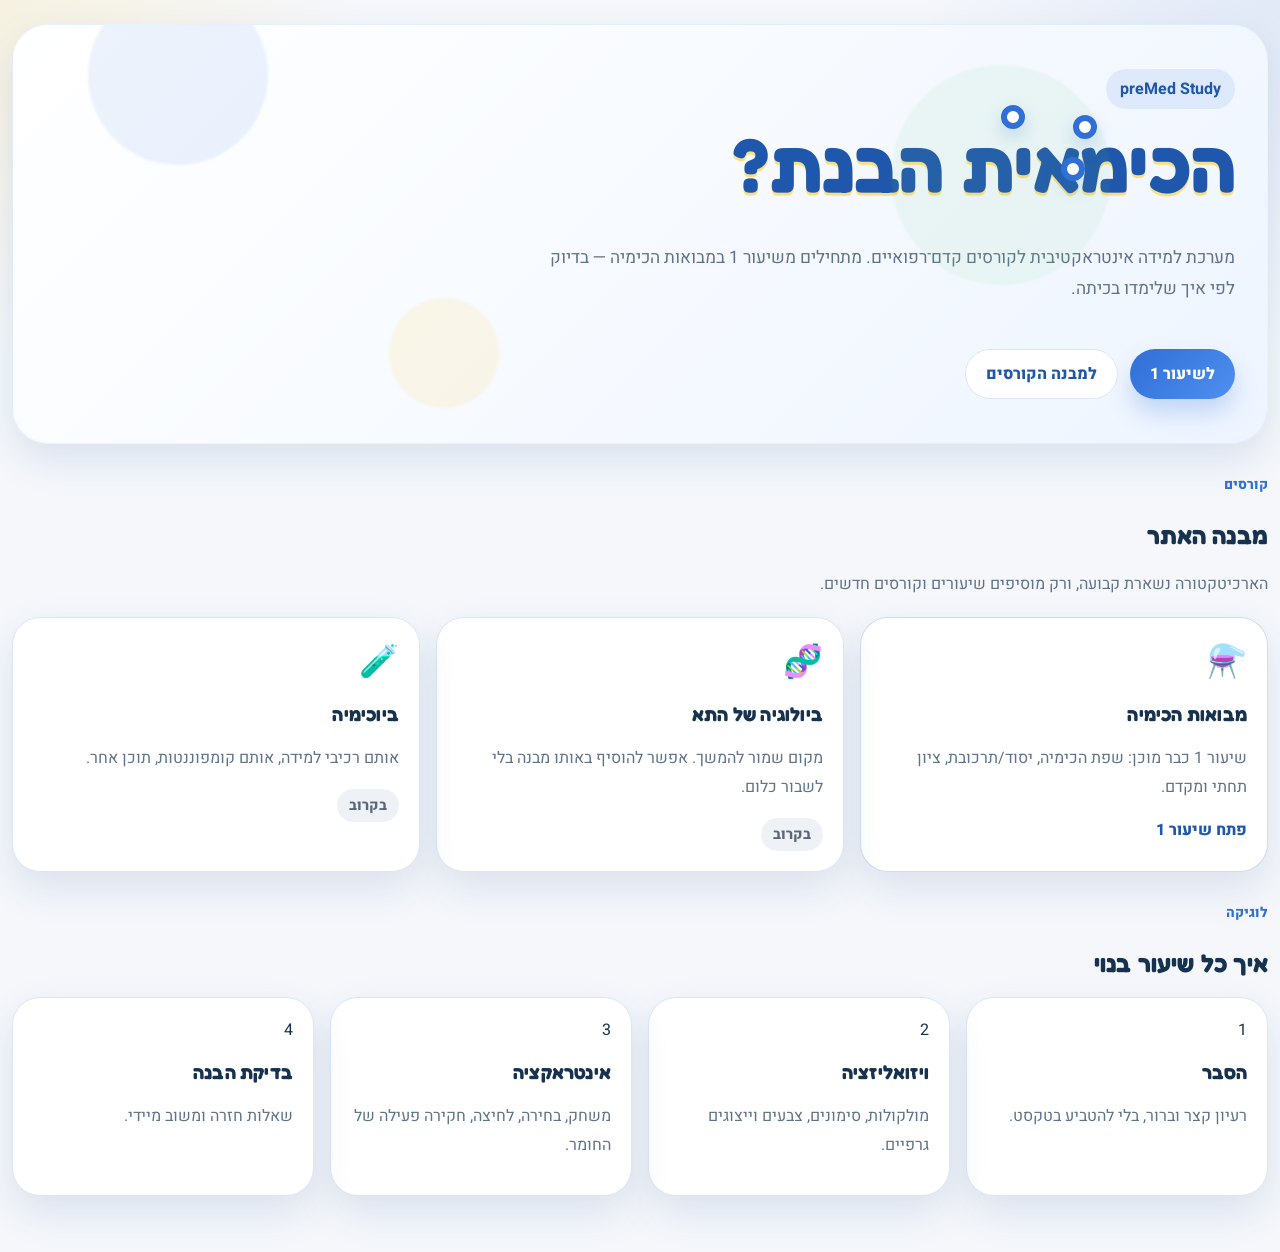
==== index.html @ 9eb3a7e8 "Initial commit" ====
<!DOCTYPE html>
<html lang="he" dir="rtl">
<head>
  <meta charset="UTF-8" />
  <meta name="viewport" content="width=device-width, initial-scale=1.0" />
  <title>הכימאית הבנת? | preMed Study</title>
  <link rel="preconnect" href="https://fonts.googleapis.com" />
  <link rel="preconnect" href="https://fonts.gstatic.com" crossorigin />
  <link href="https://fonts.googleapis.com/css2?family=Fredoka:wght@400;500;600;700&family=Heebo:wght@300;400;500;700;800&display=swap" rel="stylesheet" />
  <link rel="stylesheet" href="./styles/main.css" />
</head>
<body class="site-body">
  <div class="page-shell">
    <header class="hero hero-home">
      <div class="hero__badge">preMed Study</div>
      <h1 class="hero__title">הכימאית הבנת?</h1>
      <p class="hero__subtitle">
        מערכת למידה אינטראקטיבית לקורסים קדם־רפואיים.  
        מתחילים משיעור 1 במבואות הכימיה — בדיוק לפי איך שלימדו בכיתה.
      </p>

      <div class="hero__actions">
        <a class="btn btn--primary" href="./courses/chemistry/lesson1.html">לשיעור 1</a>
        <a class="btn btn--ghost" href="#courses">למבנה הקורסים</a>
      </div>

      <div class="hero__science">
        <div class="atom atom--a"></div>
        <div class="atom atom--b"></div>
        <div class="atom atom--c"></div>
        <div class="molecule molecule--hero">
          <span></span><span></span><span></span>
        </div>
      </div>
    </header>

    <main>
      <section id="courses" class="section">
        <div class="section__heading">
          <span class="section__eyebrow">קורסים</span>
          <h2>מבנה האתר</h2>
          <p>הארכיטקטורה נשארת קבועה, ורק מוסיפים שיעורים וקורסים חדשים.</p>
        </div>

        <div class="course-grid">
          <article class="course-card course-card--active">
            <div class="course-card__icon">⚗️</div>
            <h3>מבואות הכימיה</h3>
            <p>שיעור 1 כבר מוכן: שפת הכימיה, יסוד/תרכובת, ציון תחתי ומקדם.</p>
            <a class="text-link" href="./courses/chemistry/lesson1.html">פתח שיעור 1</a>
          </article>

          <article class="course-card">
            <div class="course-card__icon">🧬</div>
            <h3>ביולוגיה של התא</h3>
            <p>מקום שמור להמשך. אפשר להוסיף באותו מבנה בלי לשבור כלום.</p>
            <span class="pill pill--muted">בקרוב</span>
          </article>

          <article class="course-card">
            <div class="course-card__icon">🧪</div>
            <h3>ביוכימיה</h3>
            <p>אותם רכיבי למידה, אותם קומפוננטות, תוכן אחר.</p>
            <span class="pill pill--muted">בקרוב</span>
          </article>
        </div>
      </section>

      <section class="section">
        <div class="section__heading">
          <span class="section__eyebrow">לוגיקה</span>
          <h2>איך כל שיעור בנוי</h2>
        </div>

        <div class="steps-grid">
          <article class="step-card">
            <span class="step-card__num">1</span>
            <h3>הסבר</h3>
            <p>רעיון קצר וברור, בלי להטביע בטקסט.</p>
          </article>

          <article class="step-card">
            <span class="step-card__num">2</span>
            <h3>ויזואליזציה</h3>
            <p>מולקולות, סימונים, צבעים וייצוגים גרפיים.</p>
          </article>

          <article class="step-card">
            <span class="step-card__num">3</span>
            <h3>אינטראקציה</h3>
            <p>משחק, בחירה, לחיצה, חקירה פעילה של החומר.</p>
          </article>

          <article class="step-card">
            <span class="step-card__num">4</span>
            <h3>בדיקת הבנה</h3>
            <p>שאלות חזרה ומשוב מיידי.</p>
          </article>
        </div>
      </section>
    </main>
  </div>
</body>
</html>
---- styles/main.css ----
:root {
  --bg: #f5f7fb;
  --bg-soft: #eef4ff;
  --surface: #ffffff;
  --surface-2: #f9fbff;
  --text: #16324f;
  --muted: #5f7287;
  --primary: #2f6fd6;
  --primary-dark: #1f57ad;
  --yellow: #ffd34d;
  --yellow-deep: #f3ba13;
  --green: #6bcb77;
  --red: #f25f5c;
  --border: #dbe6f5;
  --shadow: 0 16px 40px rgba(32, 74, 135, 0.12);
  --radius-xl: 28px;
  --radius-lg: 20px;
  --radius-md: 14px;
  --radius-sm: 10px;
  --max-width: 1280px;
}

* {
  box-sizing: border-box;
}

html {
  scroll-behavior: smooth;
}

body {
  margin: 0;
  font-family: "Heebo", sans-serif;
  background:
    radial-gradient(circle at top right, rgba(47, 111, 214, 0.10), transparent 20%),
    radial-gradient(circle at top left, rgba(255, 211, 77, 0.15), transparent 20%),
    var(--bg);
  color: var(--text);
}

img {
  max-width: 100%;
}

button,
select,
input {
  font: inherit;
}

a {
  color: inherit;
  text-decoration: none;
}

.site-body {
  min-height: 100vh;
}

.page-shell {
  width: min(100% - 24px, var(--max-width));
  margin: 0 auto;
  padding: 24px 0 56px;
}

.hero,
.lesson-hero {
  position: relative;
  overflow: hidden;
  background: linear-gradient(135deg, #ffffff, #eef5ff);
  border: 1px solid rgba(47, 111, 214, 0.08);
  border-radius: 36px;
  box-shadow: var(--shadow);
}

.hero {
  padding: 40px 32px;
  min-height: 420px;
  display: grid;
  align-items: center;
}

.hero-home {
  margin-bottom: 28px;
}

.hero__badge,
.lesson-hero__tag {
  display: inline-flex;
  align-items: center;
  gap: 8px;
  width: fit-content;
  padding: 8px 14px;
  border-radius: 999px;
  background: rgba(47, 111, 214, 0.10);
  color: var(--primary-dark);
  font-weight: 700;
  margin-bottom: 12px;
}

.hero__title,
.lesson-hero h1,
.section__heading h2,
.content-card h2,
.side-card h3,
.course-card h3,
.step-card h3,
.concept-box h3,
.compare-box h3,
.quiz-card h3 {
  font-family: "Fredoka", sans-serif;
  letter-spacing: 0.2px;
}

.hero__title {
  font-size: clamp(2.7rem, 6vw, 4.7rem);
  line-height: 0.95;
  margin: 0 0 16px;
  color: var(--primary-dark);
  text-shadow: 0 3px 0 rgba(255, 211, 77, 0.7);
}

.hero__subtitle,
.lesson-hero p,
.section__heading p,
.lead,
.course-card p,
.step-card p,
.side-card p,
.concept-box p,
.compare-box p,
.memory-output,
.explain-note,
.quiz-feedback p {
  color: var(--muted);
  line-height: 1.8;
}

.hero__subtitle {
  max-width: 700px;
  font-size: 1.08rem;
}

.hero__actions {
  display: flex;
  gap: 12px;
  flex-wrap: wrap;
  margin-top: 20px;
}

.btn {
  display: inline-flex;
  align-items: center;
  justify-content: center;
  min-height: 48px;
  padding: 12px 20px;
  border-radius: 999px;
  border: none;
  cursor: pointer;
  font-weight: 800;
  transition: transform 0.18s ease, box-shadow 0.18s ease, background 0.18s ease;
}

.btn:hover {
  transform: translateY(-2px);
}

.btn--primary {
  background: linear-gradient(135deg, var(--primary), #4f8ff1);
  color: white;
  box-shadow: 0 14px 24px rgba(47, 111, 214, 0.24);
}

.btn--ghost {
  background: white;
  color: var(--primary-dark);
  border: 1px solid var(--border);
}

.btn--small {
  min-height: 40px;
  padding: 10px 14px;
  font-size: 0.95rem;
}

.hero__science {
  position: absolute;
  inset: 0;
  pointer-events: none;
}

.atom,
.orb {
  position: absolute;
  border-radius: 50%;
  opacity: 0.6;
  filter: blur(1px);
}

.atom--a,
.orb--1 {
  width: 180px;
  height: 180px;
  background: rgba(47, 111, 214, 0.14);
  top: -40px;
  left: 6%;
}

.atom--b,
.orb--2 {
  width: 110px;
  height: 110px;
  background: rgba(255, 211, 77, 0.22);
  bottom: 35px;
  left: 30%;
}

.atom--c,
.orb--3 {
  width: 220px;
  height: 220px;
  background: rgba(107, 203, 119, 0.14);
  top: 40px;
  left: 70%;
}

.molecule--hero {
  position: absolute;
  left: 78%;
  top: 70px;
  width: 120px;
  height: 120px;
}

.molecule--hero span {
  position: absolute;
  width: 24px;
  height: 24px;
  border-radius: 50%;
  background: white;
  border: 6px solid var(--primary);
  box-shadow: 0 8px 18px rgba(47, 111, 214, 0.22);
}

.molecule--hero span:nth-child(1) { top: 10px; left: 10px; }
.molecule--hero span:nth-child(2) { top: 62px; left: 70px; }
.molecule--hero span:nth-child(3) { top: 20px; left: 82px; }

.section {
  margin-top: 28px;
}

.section__heading {
  margin-bottom: 18px;
}

.section__heading--tight {
  margin-bottom: 16px;
}

.section__eyebrow {
  display: inline-block;
  margin-bottom: 6px;
  font-size: 0.86rem;
  font-weight: 800;
  color: var(--primary);
}

.course-grid,
.steps-grid,
.concept-grid,
.compare-grid,
.example-row,
.memory-grid {
  display: grid;
  gap: 16px;
}

.course-grid {
  grid-template-columns: repeat(auto-fit, minmax(240px, 1fr));
}

.steps-grid {
  grid-template-columns: repeat(auto-fit, minmax(200px, 1fr));
}

.course-card,
.step-card,
.content-card,
.side-card,
.molecule-viewer-card,
.quiz-card,
.concept-box,
.compare-box,
.mini-example {
  background: var(--surface);
  border: 1px solid var(--border);
  border-radius: var(--radius-xl);
  box-shadow: var(--shadow);
}

.course-card,
.step-card {
  padding: 20px;
}

.course-card__icon {
  font-size: 2rem;
  margin-bottom: 8px;
}

.course-card--active {
  border-color: rgba(47, 111, 214, 0.24);
}

.pill,
.compare-box__tag {
  display: inline-flex;
  align-items: center;
  width: fit-content;
  padding: 6px 12px;
  border-radius: 999px;
  background: rgba(47, 111, 214, 0.10);
  color: var(--primary-dark);
  font-weight: 800;
  font-size: 0.9rem;
}

.pill--muted {
  background: #eef2f7;
  color: #5b6776;
}

.pill--score {
  background: rgba(255, 211, 77, 0.20);
  color: #8a6400;
}

.text-link,
.back-link {
  color: var(--primary-dark);
  font-weight: 800;
}

.lesson-hero {
  display: grid;
  grid-template-columns: 1.3fr 0.8fr;
  gap: 24px;
  padding: 32px;
  margin-bottom: 24px;
}

.back-link {
  position: absolute;
  top: 18px;
  right: 22px;
}

.lesson-hero__content {
  padding-top: 28px;
}

.lesson-hero h1 {
  margin: 0 0 12px;
  font-size: clamp(2rem, 5vw, 3.4rem);
  color: var(--primary-dark);
}

.lesson-hero__visual {
  position: relative;
  display: flex;
  align-items: center;
  justify-content: center;
}

.formula-card {
  position: relative;
  z-index: 2;
  background: rgba(255,255,255,0.95);
  border: 1px solid rgba(47, 111, 214, 0.10);
  border-radius: 24px;
  padding: 22px;
  min-width: 220px;
  box-shadow: var(--shadow);
}

.formula-card__label {
  display: inline-block;
  margin-bottom: 10px;
  font-size: 0.9rem;
  font-weight: 800;
  color: var(--muted);
}

.formula-big {
  font-size: 2.5rem;
}

.lesson-layout {
  display: grid;
  grid-template-columns: 300px 1fr;
  gap: 20px;
}

.lesson-main {
  display: grid;
  gap: 20px;
}

.side-card,
.content-card {
  padding: 22px;
}

.side-card--accent {
  background: linear-gradient(135deg, rgba(255, 211, 77, 0.18), rgba(255,255,255,0.9));
}

.side-list {
  margin: 0;
  padding-right: 18px;
  line-height: 1.9;
  color: var(--muted);
}

.lead {
  margin-top: 0;
  font-size: 1.06rem;
}

.example-row {
  grid-template-columns: repeat(auto-fit, minmax(170px, 1fr));
  margin-top: 18px;
}

.mini-example {
  padding: 18px;
  text-align: center;
}

.mini-example__label {
  display: block;
  margin-bottom: 10px;
  font-weight: 700;
}

.chem-formula {
  direction: ltr;
  unicode-bidi: bidi-override;
  display: inline-block;
  font-family: "Fredoka", sans-serif;
  font-size: 1.35rem;
  color: var(--primary-dark);
}

.chem-formula sub {
  font-size: 0.65em;
  vertical-align: baseline;
  position: relative;
  bottom: -0.25em;
}

.chem-formula--decorated {
  display: inline-flex;
  align-items: center;
  justify-content: center;
  min-width: 88px;
  min-height: 62px;
  padding: 10px 16px;
  border-radius: 18px;
  background: linear-gradient(135deg, rgba(47, 111, 214, 0.08), rgba(255, 211, 77, 0.18));
  border: 1px solid rgba(47, 111, 214, 0.10);
  box-shadow: inset 0 1px 0 rgba(255,255,255,0.7);
}

.formula-slot {
  display: inline-flex;
}

.formula-slot--small .chem-formula--decorated {
  min-width: 70px;
}

.formula-slot--large .chem-formula--decorated {
  min-width: 110px;
  min-height: 78px;
  font-size: 1.7rem;
}

.concept-grid {
  grid-template-columns: repeat(auto-fit, minmax(200px, 1fr));
}

.concept-box {
  padding: 18px;
}

.interactive-panel {
  margin-top: 22px;
  padding: 18px;
  border-radius: 22px;
  background: linear-gradient(135deg, rgba(47, 111, 214, 0.06), rgba(107, 203, 119, 0.08));
  border: 1px dashed rgba(47, 111, 214, 0.18);
}

.classification-area {
  display: grid;
  grid-template-columns: repeat(auto-fit, minmax(180px, 1fr));
  gap: 12px;
  margin-top: 16px;
}

.class-card {
  background: white;
  border: 1px solid var(--border);
  border-radius: 20px;
  padding: 16px;
  min-height: 132px;
  cursor: pointer;
  transition: transform 0.18s ease, border-color 0.18s ease;
}

.class-card:hover {
  transform: translateY(-3px);
  border-color: rgba(47, 111, 214, 0.26);
}

.class-card.is-revealed {
  background: linear-gradient(135deg, rgba(255,255,255,1), rgba(47, 111, 214, 0.05));
}

.class-card__formula {
  margin-bottom: 10px;
  font-size: 1.25rem;
}

.class-card__footer {
  color: var(--muted);
  line-height: 1.6;
  font-size: 0.95rem;
}

.compare-grid {
  grid-template-columns: repeat(auto-fit, minmax(260px, 1fr));
}

.compare-box {
  padding: 18px;
}

.compare-box__tag--yellow {
  background: rgba(255, 211, 77, 0.22);
  color: #8a6400;
}

.explanation-box {
  margin-top: 18px;
  min-height: 120px;
  padding: 18px;
  border-radius: 22px;
  background: var(--surface-2);
  border: 1px solid var(--border);
  color: var(--muted);
}

.explain-block__formula {
  margin-bottom: 12px;
  font-size: 1.4rem;
}

.explain-list {
  margin: 0;
  padding-right: 18px;
  line-height: 1.9;
}

.molecule-copies {
  display: flex;
  gap: 12px;
  flex-wrap: wrap;
  margin-top: 12px;
}

.copy {
  background: white;
  border: 1px solid var(--border);
  border-radius: 16px;
  padding: 10px 12px;
}

.viewer-controls {
  display: flex;
  align-items: center;
  gap: 12px;
  flex-wrap: wrap;
  margin-bottom: 16px;
}

.select {
  min-width: 160px;
  min-height: 44px;
  border-radius: 14px;
  border: 1px solid var(--border);
  background: white;
  padding: 0 12px;
}

.molecule-stage {
  display: grid;
  grid-template-columns: 1fr;
  gap: 12px;
}

.molecule-viewer-card {
  padding: 18px;
}

.molecule-viewer-card__title {
  margin-bottom: 10px;
  font-family: "Fredoka", sans-serif;
  font-size: 1.2rem;
  color: var(--primary-dark);
}

.molecule-svg {
  width: 100%;
  max-width: 420px;
  display: block;
  margin: 0 auto;
}

.bond-line {
  stroke: #9eb7d9;
  stroke-width: 6;
  stroke-linecap: round;
}

.atom-node {
  stroke: rgba(22, 50, 79, 0.10);
  stroke-width: 4;
  filter: drop-shadow(0 8px 16px rgba(22, 50, 79, 0.14));
}

.atom-label {
  fill: white;
  font-family: "Fredoka", sans-serif;
  font-size: 20px;
  font-weight: 700;
}

.molecule-legend {
  display: flex;
  gap: 10px;
  flex-wrap: wrap;
}

.legend-chip {
  display: inline-flex;
  align-items: center;
  gap: 8px;
  background: white;
  border: 1px solid var(--border);
  border-radius: 999px;
  padding: 8px 12px;
}

.legend-chip__dot {
  width: 12px;
  height: 12px;
  border-radius: 50%;
}

.memory-grid {
  grid-template-columns: repeat(auto-fit, minmax(92px, 1fr));
}

.memory-pill {
  min-height: 52px;
  border: 1px solid var(--border);
  border-radius: 18px;
  background: white;
  font-family: "Fredoka", sans-serif;
  font-size: 1.08rem;
  color: var(--primary-dark);
  cursor: pointer;
  transition: transform 0.18s ease, background 0.18s ease;
}

.memory-pill:hover {
  transform: translateY(-2px);
  background: rgba(47, 111, 214, 0.06);
}

.memory-output {
  margin-top: 14px;
  padding: 16px;
  border-radius: 18px;
  background: linear-gradient(135deg, rgba(255, 211, 77, 0.14), rgba(255,255,255,0.9));
  border: 1px solid rgba(255, 211, 77, 0.28);
}

.quiz-card {
  padding: 22px;
}

.quiz-card__top {
  display: flex;
  justify-content: space-between;
  gap: 10px;
  flex-wrap: wrap;
  margin-bottom: 14px;
}

.quiz-card__question {
  margin-top: 0;
  margin-bottom: 18px;
  font-size: 1.4rem;
}

.quiz-answers {
  display: grid;
  gap: 12px;
}

.quiz-answer {
  min-height: 52px;
  text-align: right;
  padding: 12px 16px;
  border-radius: 16px;
  border: 1px solid var(--border);
  background: white;
  cursor: pointer;
  transition: transform 0.18s ease, border-color 0.18s ease;
}

.quiz-answer:hover:not(:disabled) {
  transform: translateY(-2px);
  border-color: rgba(47, 111, 214, 0.24);
}

.quiz-answer:disabled {
  cursor: default;
}

.quiz-answer.is-correct {
  background: rgba(107, 203, 119, 0.16);
  border-color: rgba(107, 203, 119, 0.45);
}

.quiz-answer.is-wrong {
  background: rgba(242, 95, 92, 0.12);
  border-color: rgba(242, 95, 92, 0.36);
}

.quiz-feedback {
  display: none;
  margin-top: 14px;
  padding: 14px 16px;
  border-radius: 16px;
  background: var(--surface-2);
  border: 1px solid var(--border);
}

.quiz-feedback.is-visible {
  display: block;
}

.quiz-actions {
  margin-top: 16px;
  display: flex;
  justify-content: flex-start;
}

.quiz-card--done {
  text-align: center;
}

@media (max-width: 980px) {
  .lesson-layout {
    grid-template-columns: 1fr;
  }

  .lesson-sidebar {
    order: 2;
  }

  .lesson-main {
    order: 1;
  }

  .lesson-hero {
    grid-template-columns: 1fr;
  }

  .lesson-hero__content {
    padding-top: 36px;
  }
}

.formula-big .chem-formula,
.class-card__formula .chem-formula {
  direction: ltr;
  unicode-bidi: isolate;
  display: inline-block;
}

#periodicIntroGrid .class-card,
#metalLineGrid .class-card {
  text-align: center;
}

#periodicIntroGrid .class-card__formula,
#metalLineGrid .class-card__formula {
  margin-bottom: 10px;
  font-size: 1.4rem;
}

#periodicIntroOutput,
#metalLineOutput {
  margin-top: 16px;
}

.lesson-sidebar {
  position: sticky;
  top: 20px;
  align-self: start;
  display: grid;
  gap: 16px;
}

.lesson-progress-card {
  background: rgba(255,255,255,0.92);
  backdrop-filter: blur(10px);
  border: 1px solid var(--border);
  border-radius: 24px;
  box-shadow: var(--shadow);
  padding: 18px;
}

.lesson-progress-card__top {
  display: flex;
  justify-content: space-between;
  align-items: center;
  gap: 12px;
  margin-bottom: 12px;
}

.lesson-progress-card__top h3 {
  margin: 0;
}

.lesson-progress-card__percent {
  font-weight: 800;
  color: var(--primary-dark);
}

.lesson-progress-bar {
  width: 100%;
  height: 10px;
  background: #e7eef9;
  border-radius: 999px;
  overflow: hidden;
  margin-bottom: 16px;
}

.lesson-progress-bar__fill {
  height: 100%;
  width: 0%;
  border-radius: 999px;
  background: linear-gradient(90deg, var(--primary), var(--yellow));
  transition: width 0.25s ease;
}

.lesson-progress-nav {
  display: grid;
  gap: 8px;
}

.lesson-progress-link {
  display: block;
  padding: 10px 12px;
  border-radius: 14px;
  color: var(--muted);
  font-weight: 700;
  transition: background 0.18s ease, color 0.18s ease, transform 0.18s ease;
}

.lesson-progress-link:hover {
  background: rgba(47, 111, 214, 0.08);
  color: var(--primary-dark);
}

.lesson-progress-link.is-active {
  background: linear-gradient(135deg, rgba(47, 111, 214, 0.12), rgba(255, 211, 77, 0.18));
  color: var(--primary-dark);
}

.periodic-simplified-wrap {
  width: 100%;
  overflow-x: auto;
  overflow-y: hidden;
  padding-bottom: 8px;
  -webkit-overflow-scrolling: touch;
  direction: ltr;
}

.periodic-simplified-wrap::-webkit-scrollbar {
  height: 8px;
}

.periodic-simplified-wrap::-webkit-scrollbar-thumb {
  background: rgba(47, 111, 214, 0.22);
  border-radius: 999px;
}

.periodic-simplified {
  all: unset;
  display: grid;
  grid-template-columns: repeat(18, 44px);
  grid-template-rows: repeat(5, 44px);
  gap: 4px;
  direction: ltr;
  width: max-content;
  min-width: max-content;
  margin: 0 auto;
}

.periodic-simplified li {
  list-style: none;
  display: grid;
  place-items: center;
  width: 44px;
  height: 44px;
  border-radius: 8px;
  font-weight: 700;
  font-size: 0.86rem;
  border: 1px solid rgba(22,50,79,0.08);
  background: #f7f9fc;
  color: var(--text);
  box-sizing: border-box;
}

.staircase-card {
  margin-top: 18px;
  margin-bottom: 22px;
  padding: 18px;
  border-radius: 24px;
  background: linear-gradient(135deg, rgba(47, 111, 214, 0.04), rgba(255,255,255,0.96));
  border: 1px solid var(--border);
}

.staircase-card__text h3 {
  margin: 0 0 8px;
  font-family: "Fredoka", sans-serif;
}

.staircase-card__text p {
  margin: 0 0 18px;
  color: var(--muted);
  line-height: 1.8;
}

.periodic-legend {
  margin-top: 14px;
  display: flex;
  gap: 14px;
  flex-wrap: wrap;
  justify-content: center;
}

.legend-item {
  display: inline-flex;
  align-items: center;
  gap: 8px;
  font-weight: 700;
  color: var(--muted);
}

.legend-swatch {
  width: 14px;
  height: 14px;
  border-radius: 4px;
  display: inline-block;
}

.legend-swatch.metal {
  background: rgba(47,111,214,0.6);
}

.legend-swatch.metalloid {
  background: rgba(255,191,0,0.8);
}

.legend-swatch.nonmetal {
  background: rgba(242,95,92,0.6);
}

/* מיקומים כמו בטבלה */
.periodic-simplified li:nth-of-type(2) { grid-column: 18; }

/* שורה 2 */
.periodic-simplified li:nth-of-type(3)  { grid-row: 2; grid-column: 1; }
.periodic-simplified li:nth-of-type(4)  { grid-row: 2; grid-column: 2; }
.periodic-simplified li:nth-of-type(5)  { grid-row: 2; grid-column: 13; }
.periodic-simplified li:nth-of-type(6)  { grid-row: 2; grid-column: 14; }
.periodic-simplified li:nth-of-type(7)  { grid-row: 2; grid-column: 15; }
.periodic-simplified li:nth-of-type(8)  { grid-row: 2; grid-column: 16; }
.periodic-simplified li:nth-of-type(9)  { grid-row: 2; grid-column: 17; }
.periodic-simplified li:nth-of-type(10) { grid-row: 2; grid-column: 18; }

/* שורה 3 */
.periodic-simplified li:nth-of-type(11) { grid-row: 3; grid-column: 1; }
.periodic-simplified li:nth-of-type(12) { grid-row: 3; grid-column: 2; }
.periodic-simplified li:nth-of-type(13) { grid-row: 3; grid-column: 13; }
.periodic-simplified li:nth-of-type(14) { grid-row: 3; grid-column: 14; }
.periodic-simplified li:nth-of-type(15) { grid-row: 3; grid-column: 15; }
.periodic-simplified li:nth-of-type(16) { grid-row: 3; grid-column: 16; }
.periodic-simplified li:nth-of-type(17) { grid-row: 3; grid-column: 17; }
.periodic-simplified li:nth-of-type(18) { grid-row: 3; grid-column: 18; }

/* שורה 4 */
.periodic-simplified li:nth-of-type(19) { grid-row: 4; grid-column: 1; }
.periodic-simplified li:nth-of-type(20) { grid-row: 4; grid-column: 2; }
.periodic-simplified li:nth-of-type(21) { grid-row: 4; grid-column: 3; }
.periodic-simplified li:nth-of-type(22) { grid-row: 4; grid-column: 4; }
.periodic-simplified li:nth-of-type(23) { grid-row: 4; grid-column: 5; }
.periodic-simplified li:nth-of-type(24) { grid-row: 4; grid-column: 6; }
.periodic-simplified li:nth-of-type(25) { grid-row: 4; grid-column: 7; }
.periodic-simplified li:nth-of-type(26) { grid-row: 4; grid-column: 8; }
.periodic-simplified li:nth-of-type(27) { grid-row: 4; grid-column: 9; }
.periodic-simplified li:nth-of-type(28) { grid-row: 4; grid-column: 10; }
.periodic-simplified li:nth-of-type(29) { grid-row: 4; grid-column: 11; }
.periodic-simplified li:nth-of-type(30) { grid-row: 4; grid-column: 12; }
.periodic-simplified li:nth-of-type(31) { grid-row: 4; grid-column: 13; }
.periodic-simplified li:nth-of-type(32) { grid-row: 4; grid-column: 14; }
.periodic-simplified li:nth-of-type(33) { grid-row: 4; grid-column: 15; }
.periodic-simplified li:nth-of-type(34) { grid-row: 4; grid-column: 16; }
.periodic-simplified li:nth-of-type(35) { grid-row: 4; grid-column: 17; }
.periodic-simplified li:nth-of-type(36) { grid-row: 4; grid-column: 18; }

/* שורה 5 */
.periodic-simplified li:nth-of-type(37) { grid-row: 5; grid-column: 1; }
.periodic-simplified li:nth-of-type(38) { grid-row: 5; grid-column: 2; }
.periodic-simplified li:nth-of-type(39) { grid-row: 5; grid-column: 3; }
.periodic-simplified li:nth-of-type(40) { grid-row: 5; grid-column: 4; }
.periodic-simplified li:nth-of-type(41) { grid-row: 5; grid-column: 5; }
.periodic-simplified li:nth-of-type(42) { grid-row: 5; grid-column: 6; }
.periodic-simplified li:nth-of-type(43) { grid-row: 5; grid-column: 7; }
.periodic-simplified li:nth-of-type(44) { grid-row: 5; grid-column: 8; }
.periodic-simplified li:nth-of-type(45) { grid-row: 5; grid-column: 9; }
.periodic-simplified li:nth-of-type(46) { grid-row: 5; grid-column: 10; }
.periodic-simplified li:nth-of-type(47) { grid-row: 5; grid-column: 11; }
.periodic-simplified li:nth-of-type(48) { grid-row: 5; grid-column: 12; }
.periodic-simplified li:nth-of-type(49) { grid-row: 5; grid-column: 13; }
.periodic-simplified li:nth-of-type(50) { grid-row: 5; grid-column: 14; }
.periodic-simplified li:nth-of-type(51) { grid-row: 5; grid-column: 15; }
.periodic-simplified li:nth-of-type(52) { grid-row: 5; grid-column: 16; }
.periodic-simplified li:nth-of-type(53) { grid-row: 5; grid-column: 17; }
.periodic-simplified li:nth-of-type(54) { grid-row: 5; grid-column: 18; }

/* צבעים */
.periodic-simplified .metal {
  background: rgba(47,111,214,0.16);
  border-color: rgba(47,111,214,0.24);
  color: #1f57ad;
}

.periodic-simplified .metalloid {
  background: rgba(255,191,0,0.22);
  border-color: rgba(255,191,0,0.30);
  color: #8a6400;
}

.periodic-simplified .nonmetal {
  background: rgba(242,95,92,0.14);
  border-color: rgba(242,95,92,0.24);
  color: #c2413b;
}

/* מסכים בינוניים – מקטינים אבל לא משנים מבנה */
@media (max-width: 980px) {
  .periodic-simplified {
    grid-template-columns: repeat(18, 38px);
    grid-template-rows: repeat(5, 38px);
  }


  .periodic-simplified li {
    width: 38px;
    height: 38px;
    font-size: 0.76rem;
  }
}

/* מובייל – ממשיכים להקטין, ואם עדיין לא נכנס אז גוללים */
@media (max-width: 640px) {
  .periodic-simplified {
    grid-template-columns: repeat(18, 32px);
    grid-template-rows: repeat(5, 32px);
    gap: 3px;
  }

  .periodic-simplified li {
    width: 32px;
    height: 32px;
    font-size: 0.62rem;
    border-radius: 6px;
  }
}

@media (max-width: 640px) {
  .page-shell {
    width: min(100% - 16px, var(--max-width));
    padding-top: 16px;
  }

  .hero,
  .lesson-hero,
  .content-card,
  .side-card {
    border-radius: 24px;
  }

  .hero,
  .lesson-hero {
    padding: 22px 18px;
  }

  .content-card,
  .side-card,
  .quiz-card {
    padding: 18px;
  }

  .hero__title {
    font-size: 2.35rem;
  }

  .lesson-hero h1 {
    font-size: 2rem;
  }

  .back-link {
    top: 14px;
    right: 16px;
  }
  .lesson-sidebar {
    position: sticky;
    top: 10px;
    z-index: 30;
  }

  .lesson-progress-card {
    padding: 12px 14px;
    border-radius: 18px;
  }

  .lesson-progress-nav {
    display: flex;
    gap: 8px;
    overflow-x: auto;
    padding-bottom: 4px;
    scrollbar-width: none;
  }

  .lesson-progress-nav::-webkit-scrollbar {
    display: none;
  }

  .lesson-progress-link {
    white-space: nowrap;
    flex: 0 0 auto;
    font-size: 0.92rem;
    padding: 8px 12px;
  }

  .side-card--accent {
    display: none;
  }

  .staircase-zone {
    font-size: 0.88rem;
    padding: 6px 10px;
  }
}
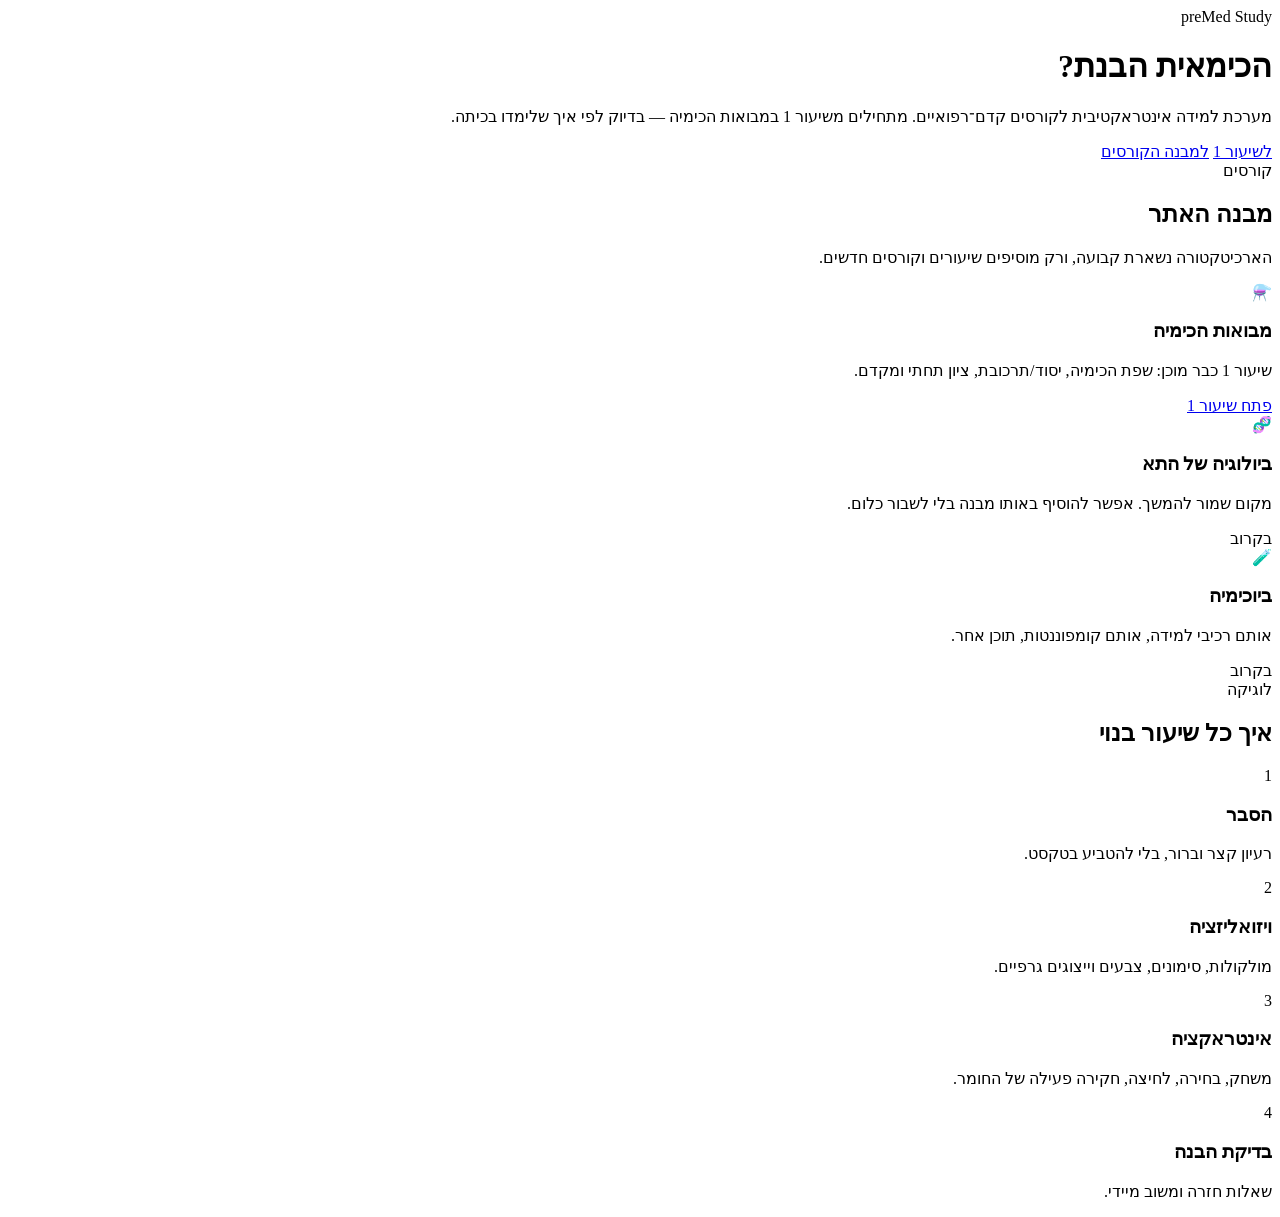
==== commit b1754ad1: "add base" ====
--- a/index.html
+++ b/index.html
@@ -1,5 +1,6 @@
 <!DOCTYPE html>
 <html lang="he" dir="rtl">
+<base href="/preMed-study/">
 <head>
   <meta charset="UTF-8" />
   <meta name="viewport" content="width=device-width, initial-scale=1.0" />
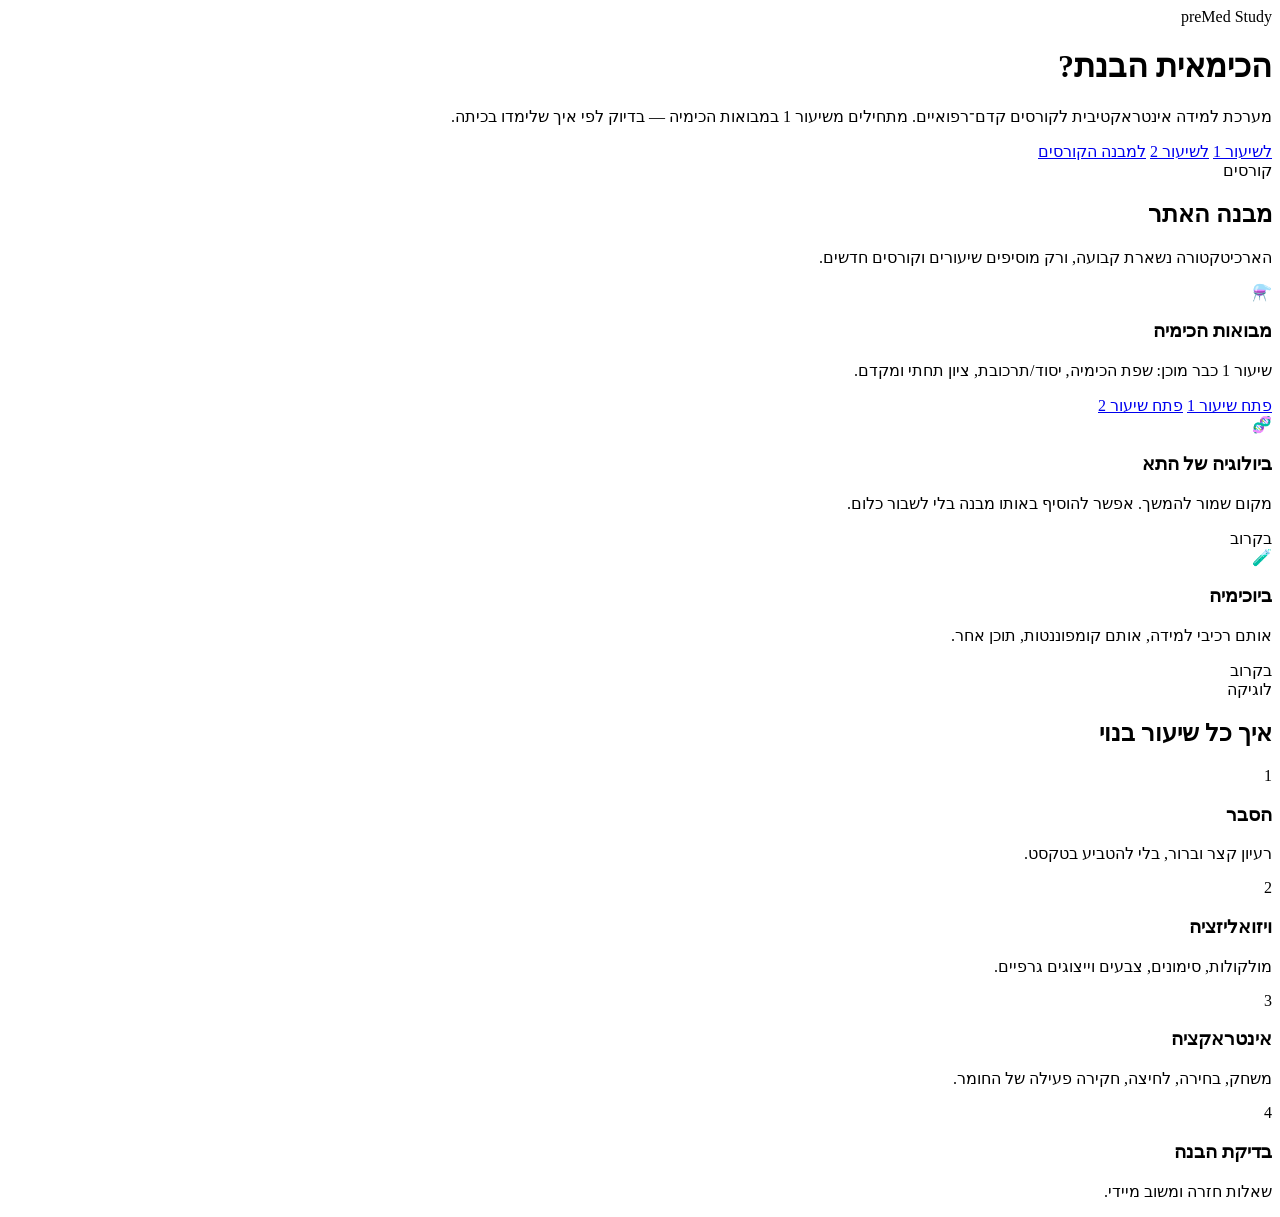
==== commit f47c90ed: "Add lesson 2" ====
--- a/index.html
+++ b/index.html
@@ -22,6 +22,7 @@
 
       <div class="hero__actions">
         <a class="btn btn--primary" href="./courses/chemistry/lesson1.html">לשיעור 1</a>
+        <a class="btn btn--primary" href="./courses/chemistry/lesson2.html">לשיעור 2</a>
         <a class="btn btn--ghost" href="#courses">למבנה הקורסים</a>
       </div>
 
@@ -49,6 +50,7 @@
             <h3>מבואות הכימיה</h3>
             <p>שיעור 1 כבר מוכן: שפת הכימיה, יסוד/תרכובת, ציון תחתי ומקדם.</p>
             <a class="text-link" href="./courses/chemistry/lesson1.html">פתח שיעור 1</a>
+            <a class="text-link" href="./courses/chemistry/lesson2.html">פתח שיעור 2</a>
           </article>
 
           <article class="course-card">
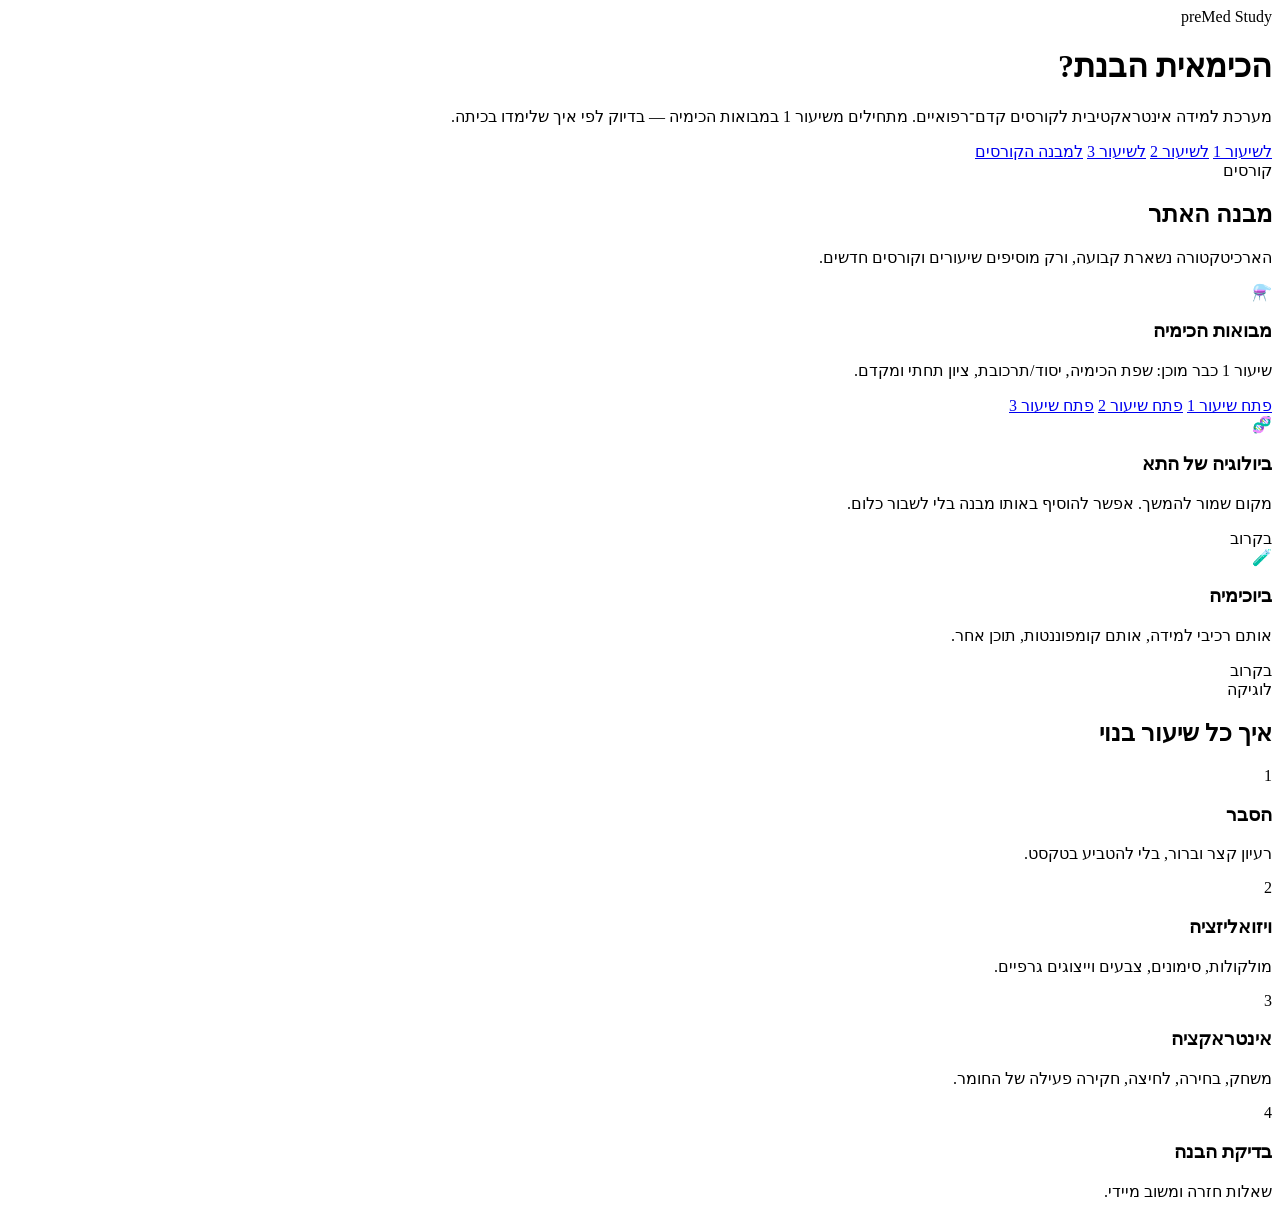
==== commit 0a27f3ed: "Add lesson 3" ====
--- a/index.html
+++ b/index.html
@@ -23,6 +23,7 @@
       <div class="hero__actions">
         <a class="btn btn--primary" href="./courses/chemistry/lesson1.html">לשיעור 1</a>
         <a class="btn btn--primary" href="./courses/chemistry/lesson2.html">לשיעור 2</a>
+        <a class="btn btn--primary" href="./courses/chemistry/lesson3.html">לשיעור 3</a>
         <a class="btn btn--ghost" href="#courses">למבנה הקורסים</a>
       </div>
 
@@ -51,6 +52,7 @@
             <p>שיעור 1 כבר מוכן: שפת הכימיה, יסוד/תרכובת, ציון תחתי ומקדם.</p>
             <a class="text-link" href="./courses/chemistry/lesson1.html">פתח שיעור 1</a>
             <a class="text-link" href="./courses/chemistry/lesson2.html">פתח שיעור 2</a>
+            <a class="text-link" href="./courses/chemistry/lesson3.html">פתח שיעור 3</a>
           </article>
 
           <article class="course-card">
